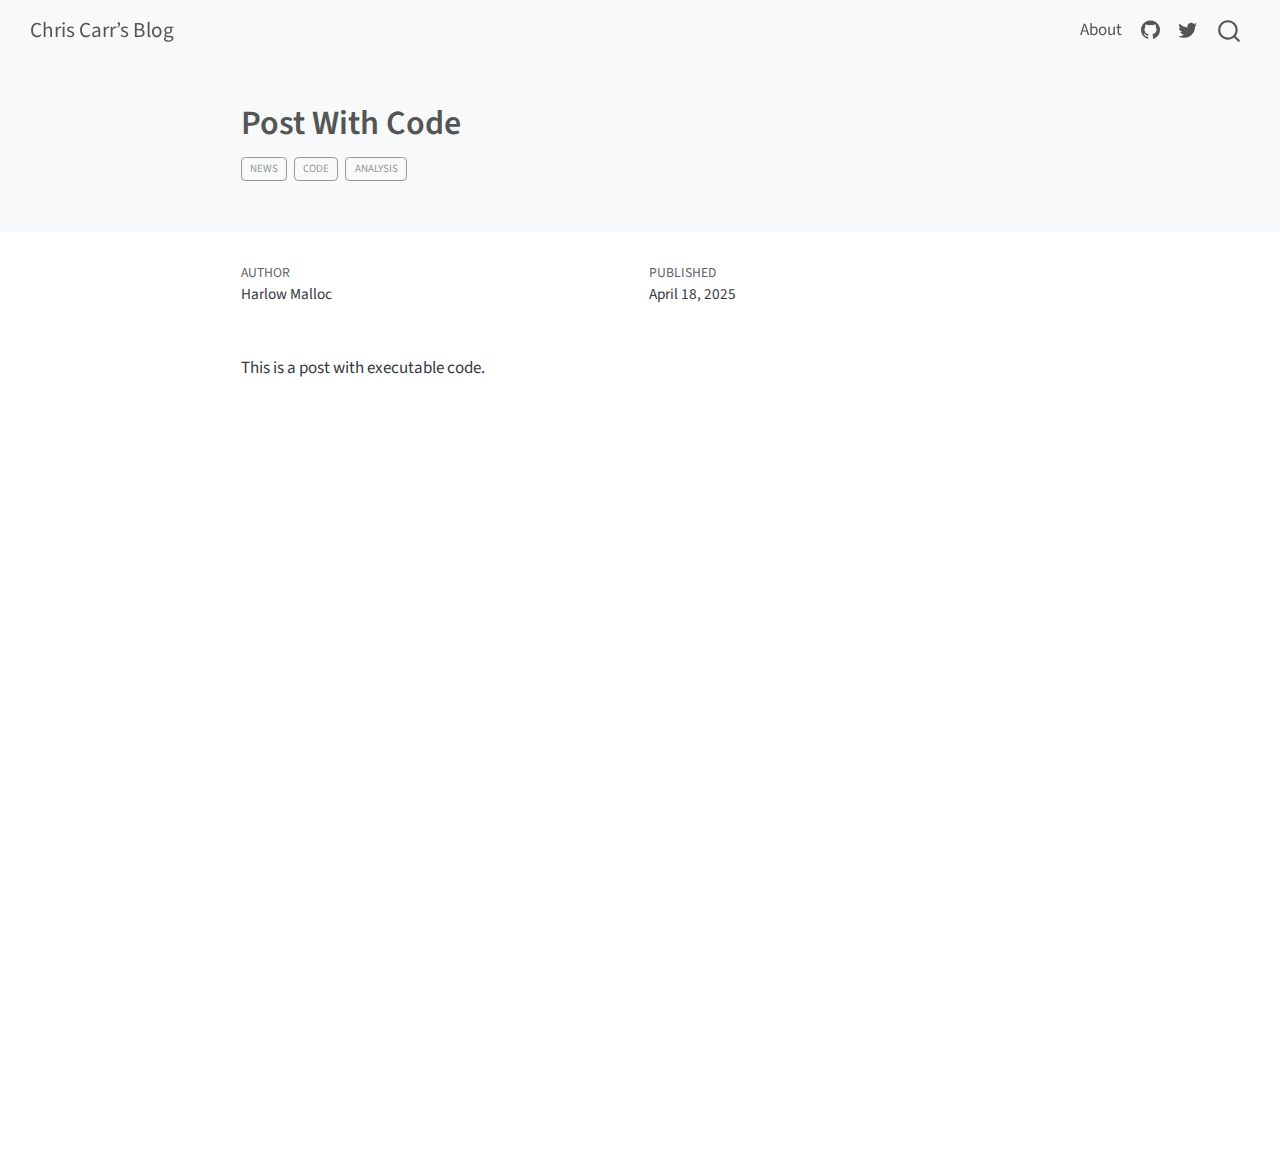
==== docs/posts/post-with-code/index.html @ ecacb767 "Publish site to docs/" ====
<!DOCTYPE html>
<html xmlns="http://www.w3.org/1999/xhtml" lang="en" xml:lang="en"><head>

<meta charset="utf-8">
<meta name="generator" content="quarto-1.7.26">

<meta name="viewport" content="width=device-width, initial-scale=1.0, user-scalable=yes">

<meta name="author" content="Harlow Malloc">
<meta name="dcterms.date" content="2025-04-18">

<title>Post With Code – Chris Carr’s Blog</title>
<style>
code{white-space: pre-wrap;}
span.smallcaps{font-variant: small-caps;}
div.columns{display: flex; gap: min(4vw, 1.5em);}
div.column{flex: auto; overflow-x: auto;}
div.hanging-indent{margin-left: 1.5em; text-indent: -1.5em;}
ul.task-list{list-style: none;}
ul.task-list li input[type="checkbox"] {
  width: 0.8em;
  margin: 0 0.8em 0.2em -1em; /* quarto-specific, see https://github.com/quarto-dev/quarto-cli/issues/4556 */ 
  vertical-align: middle;
}
</style>


<script src="../../site_libs/quarto-nav/quarto-nav.js"></script>
<script src="../../site_libs/quarto-nav/headroom.min.js"></script>
<script src="../../site_libs/clipboard/clipboard.min.js"></script>
<script src="../../site_libs/quarto-search/autocomplete.umd.js"></script>
<script src="../../site_libs/quarto-search/fuse.min.js"></script>
<script src="../../site_libs/quarto-search/quarto-search.js"></script>
<meta name="quarto:offset" content="../../">
<script src="../../site_libs/quarto-html/quarto.js" type="module"></script>
<script src="../../site_libs/quarto-html/tabsets/tabsets.js" type="module"></script>
<script src="../../site_libs/quarto-html/popper.min.js"></script>
<script src="../../site_libs/quarto-html/tippy.umd.min.js"></script>
<script src="../../site_libs/quarto-html/anchor.min.js"></script>
<link href="../../site_libs/quarto-html/tippy.css" rel="stylesheet">
<link href="../../site_libs/quarto-html/quarto-syntax-highlighting-53f539a478d6ecd1be31ce9fd30fd81c.css" rel="stylesheet" id="quarto-text-highlighting-styles">
<script src="../../site_libs/bootstrap/bootstrap.min.js"></script>
<link href="../../site_libs/bootstrap/bootstrap-icons.css" rel="stylesheet">
<link href="../../site_libs/bootstrap/bootstrap-bd1ecc9c281362f6594e9ac7759ac44b.min.css" rel="stylesheet" append-hash="true" id="quarto-bootstrap" data-mode="light">
<script id="quarto-search-options" type="application/json">{
  "location": "navbar",
  "copy-button": false,
  "collapse-after": 3,
  "panel-placement": "end",
  "type": "overlay",
  "limit": 50,
  "keyboard-shortcut": [
    "f",
    "/",
    "s"
  ],
  "show-item-context": false,
  "language": {
    "search-no-results-text": "No results",
    "search-matching-documents-text": "matching documents",
    "search-copy-link-title": "Copy link to search",
    "search-hide-matches-text": "Hide additional matches",
    "search-more-match-text": "more match in this document",
    "search-more-matches-text": "more matches in this document",
    "search-clear-button-title": "Clear",
    "search-text-placeholder": "",
    "search-detached-cancel-button-title": "Cancel",
    "search-submit-button-title": "Submit",
    "search-label": "Search"
  }
}</script>


<link rel="stylesheet" href="../../styles.css">
</head>

<body class="nav-fixed fullcontent quarto-light">

<div id="quarto-search-results"></div>
  <header id="quarto-header" class="headroom fixed-top quarto-banner">
    <nav class="navbar navbar-expand-lg " data-bs-theme="dark">
      <div class="navbar-container container-fluid">
      <div class="navbar-brand-container mx-auto">
    <a class="navbar-brand" href="../../index.html">
    <span class="navbar-title">Chris Carr’s Blog</span>
    </a>
  </div>
            <div id="quarto-search" class="" title="Search"></div>
          <button class="navbar-toggler" type="button" data-bs-toggle="collapse" data-bs-target="#navbarCollapse" aria-controls="navbarCollapse" role="menu" aria-expanded="false" aria-label="Toggle navigation" onclick="if (window.quartoToggleHeadroom) { window.quartoToggleHeadroom(); }">
  <span class="navbar-toggler-icon"></span>
</button>
          <div class="collapse navbar-collapse" id="navbarCollapse">
            <ul class="navbar-nav navbar-nav-scroll ms-auto">
  <li class="nav-item">
    <a class="nav-link" href="../../about.html"> 
<span class="menu-text">About</span></a>
  </li>  
  <li class="nav-item compact">
    <a class="nav-link" href="https://github.com/"> <i class="bi bi-github" role="img">
</i> 
<span class="menu-text"></span></a>
  </li>  
  <li class="nav-item compact">
    <a class="nav-link" href="https://twitter.com"> <i class="bi bi-twitter" role="img">
</i> 
<span class="menu-text"></span></a>
  </li>  
</ul>
          </div> <!-- /navcollapse -->
            <div class="quarto-navbar-tools">
</div>
      </div> <!-- /container-fluid -->
    </nav>
</header>
<!-- content -->
<header id="title-block-header" class="quarto-title-block default page-columns page-full">
  <div class="quarto-title-banner page-columns page-full">
    <div class="quarto-title column-body">
      <h1 class="title">Post With Code</h1>
                                <div class="quarto-categories">
                <div class="quarto-category">news</div>
                <div class="quarto-category">code</div>
                <div class="quarto-category">analysis</div>
              </div>
                  </div>
  </div>
    
  
  <div class="quarto-title-meta">

      <div>
      <div class="quarto-title-meta-heading">Author</div>
      <div class="quarto-title-meta-contents">
               <p>Harlow Malloc </p>
            </div>
    </div>
      
      <div>
      <div class="quarto-title-meta-heading">Published</div>
      <div class="quarto-title-meta-contents">
        <p class="date">April 18, 2025</p>
      </div>
    </div>
    
      
    </div>
    
  
  </header><div id="quarto-content" class="quarto-container page-columns page-rows-contents page-layout-article page-navbar">
<!-- sidebar -->
<!-- margin-sidebar -->
    
<!-- main -->
<main class="content quarto-banner-title-block" id="quarto-document-content">





<p>This is a post with executable code.</p>



</main> <!-- /main -->
<script id="quarto-html-after-body" type="application/javascript">
  window.document.addEventListener("DOMContentLoaded", function (event) {
    const icon = "";
    const anchorJS = new window.AnchorJS();
    anchorJS.options = {
      placement: 'right',
      icon: icon
    };
    anchorJS.add('.anchored');
    const isCodeAnnotation = (el) => {
      for (const clz of el.classList) {
        if (clz.startsWith('code-annotation-')) {                     
          return true;
        }
      }
      return false;
    }
    const onCopySuccess = function(e) {
      // button target
      const button = e.trigger;
      // don't keep focus
      button.blur();
      // flash "checked"
      button.classList.add('code-copy-button-checked');
      var currentTitle = button.getAttribute("title");
      button.setAttribute("title", "Copied!");
      let tooltip;
      if (window.bootstrap) {
        button.setAttribute("data-bs-toggle", "tooltip");
        button.setAttribute("data-bs-placement", "left");
        button.setAttribute("data-bs-title", "Copied!");
        tooltip = new bootstrap.Tooltip(button, 
          { trigger: "manual", 
            customClass: "code-copy-button-tooltip",
            offset: [0, -8]});
        tooltip.show();    
      }
      setTimeout(function() {
        if (tooltip) {
          tooltip.hide();
          button.removeAttribute("data-bs-title");
          button.removeAttribute("data-bs-toggle");
          button.removeAttribute("data-bs-placement");
        }
        button.setAttribute("title", currentTitle);
        button.classList.remove('code-copy-button-checked');
      }, 1000);
      // clear code selection
      e.clearSelection();
    }
    const getTextToCopy = function(trigger) {
        const codeEl = trigger.previousElementSibling.cloneNode(true);
        for (const childEl of codeEl.children) {
          if (isCodeAnnotation(childEl)) {
            childEl.remove();
          }
        }
        return codeEl.innerText;
    }
    const clipboard = new window.ClipboardJS('.code-copy-button:not([data-in-quarto-modal])', {
      text: getTextToCopy
    });
    clipboard.on('success', onCopySuccess);
    if (window.document.getElementById('quarto-embedded-source-code-modal')) {
      const clipboardModal = new window.ClipboardJS('.code-copy-button[data-in-quarto-modal]', {
        text: getTextToCopy,
        container: window.document.getElementById('quarto-embedded-source-code-modal')
      });
      clipboardModal.on('success', onCopySuccess);
    }
      var localhostRegex = new RegExp(/^(?:http|https):\/\/localhost\:?[0-9]*\//);
      var mailtoRegex = new RegExp(/^mailto:/);
        var filterRegex = new RegExp('/' + window.location.host + '/');
      var isInternal = (href) => {
          return filterRegex.test(href) || localhostRegex.test(href) || mailtoRegex.test(href);
      }
      // Inspect non-navigation links and adorn them if external
     var links = window.document.querySelectorAll('a[href]:not(.nav-link):not(.navbar-brand):not(.toc-action):not(.sidebar-link):not(.sidebar-item-toggle):not(.pagination-link):not(.no-external):not([aria-hidden]):not(.dropdown-item):not(.quarto-navigation-tool):not(.about-link)');
      for (var i=0; i<links.length; i++) {
        const link = links[i];
        if (!isInternal(link.href)) {
          // undo the damage that might have been done by quarto-nav.js in the case of
          // links that we want to consider external
          if (link.dataset.originalHref !== undefined) {
            link.href = link.dataset.originalHref;
          }
        }
      }
    function tippyHover(el, contentFn, onTriggerFn, onUntriggerFn) {
      const config = {
        allowHTML: true,
        maxWidth: 500,
        delay: 100,
        arrow: false,
        appendTo: function(el) {
            return el.parentElement;
        },
        interactive: true,
        interactiveBorder: 10,
        theme: 'quarto',
        placement: 'bottom-start',
      };
      if (contentFn) {
        config.content = contentFn;
      }
      if (onTriggerFn) {
        config.onTrigger = onTriggerFn;
      }
      if (onUntriggerFn) {
        config.onUntrigger = onUntriggerFn;
      }
      window.tippy(el, config); 
    }
    const noterefs = window.document.querySelectorAll('a[role="doc-noteref"]');
    for (var i=0; i<noterefs.length; i++) {
      const ref = noterefs[i];
      tippyHover(ref, function() {
        // use id or data attribute instead here
        let href = ref.getAttribute('data-footnote-href') || ref.getAttribute('href');
        try { href = new URL(href).hash; } catch {}
        const id = href.replace(/^#\/?/, "");
        const note = window.document.getElementById(id);
        if (note) {
          return note.innerHTML;
        } else {
          return "";
        }
      });
    }
    const xrefs = window.document.querySelectorAll('a.quarto-xref');
    const processXRef = (id, note) => {
      // Strip column container classes
      const stripColumnClz = (el) => {
        el.classList.remove("page-full", "page-columns");
        if (el.children) {
          for (const child of el.children) {
            stripColumnClz(child);
          }
        }
      }
      stripColumnClz(note)
      if (id === null || id.startsWith('sec-')) {
        // Special case sections, only their first couple elements
        const container = document.createElement("div");
        if (note.children && note.children.length > 2) {
          container.appendChild(note.children[0].cloneNode(true));
          for (let i = 1; i < note.children.length; i++) {
            const child = note.children[i];
            if (child.tagName === "P" && child.innerText === "") {
              continue;
            } else {
              container.appendChild(child.cloneNode(true));
              break;
            }
          }
          if (window.Quarto?.typesetMath) {
            window.Quarto.typesetMath(container);
          }
          return container.innerHTML
        } else {
          if (window.Quarto?.typesetMath) {
            window.Quarto.typesetMath(note);
          }
          return note.innerHTML;
        }
      } else {
        // Remove any anchor links if they are present
        const anchorLink = note.querySelector('a.anchorjs-link');
        if (anchorLink) {
          anchorLink.remove();
        }
        if (window.Quarto?.typesetMath) {
          window.Quarto.typesetMath(note);
        }
        if (note.classList.contains("callout")) {
          return note.outerHTML;
        } else {
          return note.innerHTML;
        }
      }
    }
    for (var i=0; i<xrefs.length; i++) {
      const xref = xrefs[i];
      tippyHover(xref, undefined, function(instance) {
        instance.disable();
        let url = xref.getAttribute('href');
        let hash = undefined; 
        if (url.startsWith('#')) {
          hash = url;
        } else {
          try { hash = new URL(url).hash; } catch {}
        }
        if (hash) {
          const id = hash.replace(/^#\/?/, "");
          const note = window.document.getElementById(id);
          if (note !== null) {
            try {
              const html = processXRef(id, note.cloneNode(true));
              instance.setContent(html);
            } finally {
              instance.enable();
              instance.show();
            }
          } else {
            // See if we can fetch this
            fetch(url.split('#')[0])
            .then(res => res.text())
            .then(html => {
              const parser = new DOMParser();
              const htmlDoc = parser.parseFromString(html, "text/html");
              const note = htmlDoc.getElementById(id);
              if (note !== null) {
                const html = processXRef(id, note);
                instance.setContent(html);
              } 
            }).finally(() => {
              instance.enable();
              instance.show();
            });
          }
        } else {
          // See if we can fetch a full url (with no hash to target)
          // This is a special case and we should probably do some content thinning / targeting
          fetch(url)
          .then(res => res.text())
          .then(html => {
            const parser = new DOMParser();
            const htmlDoc = parser.parseFromString(html, "text/html");
            const note = htmlDoc.querySelector('main.content');
            if (note !== null) {
              // This should only happen for chapter cross references
              // (since there is no id in the URL)
              // remove the first header
              if (note.children.length > 0 && note.children[0].tagName === "HEADER") {
                note.children[0].remove();
              }
              const html = processXRef(null, note);
              instance.setContent(html);
            } 
          }).finally(() => {
            instance.enable();
            instance.show();
          });
        }
      }, function(instance) {
      });
    }
        let selectedAnnoteEl;
        const selectorForAnnotation = ( cell, annotation) => {
          let cellAttr = 'data-code-cell="' + cell + '"';
          let lineAttr = 'data-code-annotation="' +  annotation + '"';
          const selector = 'span[' + cellAttr + '][' + lineAttr + ']';
          return selector;
        }
        const selectCodeLines = (annoteEl) => {
          const doc = window.document;
          const targetCell = annoteEl.getAttribute("data-target-cell");
          const targetAnnotation = annoteEl.getAttribute("data-target-annotation");
          const annoteSpan = window.document.querySelector(selectorForAnnotation(targetCell, targetAnnotation));
          const lines = annoteSpan.getAttribute("data-code-lines").split(",");
          const lineIds = lines.map((line) => {
            return targetCell + "-" + line;
          })
          let top = null;
          let height = null;
          let parent = null;
          if (lineIds.length > 0) {
              //compute the position of the single el (top and bottom and make a div)
              const el = window.document.getElementById(lineIds[0]);
              top = el.offsetTop;
              height = el.offsetHeight;
              parent = el.parentElement.parentElement;
            if (lineIds.length > 1) {
              const lastEl = window.document.getElementById(lineIds[lineIds.length - 1]);
              const bottom = lastEl.offsetTop + lastEl.offsetHeight;
              height = bottom - top;
            }
            if (top !== null && height !== null && parent !== null) {
              // cook up a div (if necessary) and position it 
              let div = window.document.getElementById("code-annotation-line-highlight");
              if (div === null) {
                div = window.document.createElement("div");
                div.setAttribute("id", "code-annotation-line-highlight");
                div.style.position = 'absolute';
                parent.appendChild(div);
              }
              div.style.top = top - 2 + "px";
              div.style.height = height + 4 + "px";
              div.style.left = 0;
              let gutterDiv = window.document.getElementById("code-annotation-line-highlight-gutter");
              if (gutterDiv === null) {
                gutterDiv = window.document.createElement("div");
                gutterDiv.setAttribute("id", "code-annotation-line-highlight-gutter");
                gutterDiv.style.position = 'absolute';
                const codeCell = window.document.getElementById(targetCell);
                const gutter = codeCell.querySelector('.code-annotation-gutter');
                gutter.appendChild(gutterDiv);
              }
              gutterDiv.style.top = top - 2 + "px";
              gutterDiv.style.height = height + 4 + "px";
            }
            selectedAnnoteEl = annoteEl;
          }
        };
        const unselectCodeLines = () => {
          const elementsIds = ["code-annotation-line-highlight", "code-annotation-line-highlight-gutter"];
          elementsIds.forEach((elId) => {
            const div = window.document.getElementById(elId);
            if (div) {
              div.remove();
            }
          });
          selectedAnnoteEl = undefined;
        };
          // Handle positioning of the toggle
      window.addEventListener(
        "resize",
        throttle(() => {
          elRect = undefined;
          if (selectedAnnoteEl) {
            selectCodeLines(selectedAnnoteEl);
          }
        }, 10)
      );
      function throttle(fn, ms) {
      let throttle = false;
      let timer;
        return (...args) => {
          if(!throttle) { // first call gets through
              fn.apply(this, args);
              throttle = true;
          } else { // all the others get throttled
              if(timer) clearTimeout(timer); // cancel #2
              timer = setTimeout(() => {
                fn.apply(this, args);
                timer = throttle = false;
              }, ms);
          }
        };
      }
        // Attach click handler to the DT
        const annoteDls = window.document.querySelectorAll('dt[data-target-cell]');
        for (const annoteDlNode of annoteDls) {
          annoteDlNode.addEventListener('click', (event) => {
            const clickedEl = event.target;
            if (clickedEl !== selectedAnnoteEl) {
              unselectCodeLines();
              const activeEl = window.document.querySelector('dt[data-target-cell].code-annotation-active');
              if (activeEl) {
                activeEl.classList.remove('code-annotation-active');
              }
              selectCodeLines(clickedEl);
              clickedEl.classList.add('code-annotation-active');
            } else {
              // Unselect the line
              unselectCodeLines();
              clickedEl.classList.remove('code-annotation-active');
            }
          });
        }
    const findCites = (el) => {
      const parentEl = el.parentElement;
      if (parentEl) {
        const cites = parentEl.dataset.cites;
        if (cites) {
          return {
            el,
            cites: cites.split(' ')
          };
        } else {
          return findCites(el.parentElement)
        }
      } else {
        return undefined;
      }
    };
    var bibliorefs = window.document.querySelectorAll('a[role="doc-biblioref"]');
    for (var i=0; i<bibliorefs.length; i++) {
      const ref = bibliorefs[i];
      const citeInfo = findCites(ref);
      if (citeInfo) {
        tippyHover(citeInfo.el, function() {
          var popup = window.document.createElement('div');
          citeInfo.cites.forEach(function(cite) {
            var citeDiv = window.document.createElement('div');
            citeDiv.classList.add('hanging-indent');
            citeDiv.classList.add('csl-entry');
            var biblioDiv = window.document.getElementById('ref-' + cite);
            if (biblioDiv) {
              citeDiv.innerHTML = biblioDiv.innerHTML;
            }
            popup.appendChild(citeDiv);
          });
          return popup.innerHTML;
        });
      }
    }
  });
  </script>
</div> <!-- /content -->




</body></html>
---- docs/site_libs/quarto-html/tippy.css ----
.tippy-box[data-animation=fade][data-state=hidden]{opacity:0}[data-tippy-root]{max-width:calc(100vw - 10px)}.tippy-box{position:relative;background-color:#333;color:#fff;border-radius:4px;font-size:14px;line-height:1.4;white-space:normal;outline:0;transition-property:transform,visibility,opacity}.tippy-box[data-placement^=top]>.tippy-arrow{bottom:0}.tippy-box[data-placement^=top]>.tippy-arrow:before{bottom:-7px;left:0;border-width:8px 8px 0;border-top-color:initial;transform-origin:center top}.tippy-box[data-placement^=bottom]>.tippy-arrow{top:0}.tippy-box[data-placement^=bottom]>.tippy-arrow:before{top:-7px;left:0;border-width:0 8px 8px;border-bottom-color:initial;transform-origin:center bottom}.tippy-box[data-placement^=left]>.tippy-arrow{right:0}.tippy-box[data-placement^=left]>.tippy-arrow:before{border-width:8px 0 8px 8px;border-left-color:initial;right:-7px;transform-origin:center left}.tippy-box[data-placement^=right]>.tippy-arrow{left:0}.tippy-box[data-placement^=right]>.tippy-arrow:before{left:-7px;border-width:8px 8px 8px 0;border-right-color:initial;transform-origin:center right}.tippy-box[data-inertia][data-state=visible]{transition-timing-function:cubic-bezier(.54,1.5,.38,1.11)}.tippy-arrow{width:16px;height:16px;color:#333}.tippy-arrow:before{content:"";position:absolute;border-color:transparent;border-style:solid}.tippy-content{position:relative;padding:5px 9px;z-index:1}
---- docs/site_libs/quarto-html/quarto-syntax-highlighting-53f539a478d6ecd1be31ce9fd30fd81c.css ----
/* quarto syntax highlight colors */
:root {
  --quarto-hl-ot-color: #003B4F;
  --quarto-hl-at-color: #657422;
  --quarto-hl-ss-color: #20794D;
  --quarto-hl-an-color: #5E5E5E;
  --quarto-hl-fu-color: #4758AB;
  --quarto-hl-st-color: #20794D;
  --quarto-hl-cf-color: #003B4F;
  --quarto-hl-op-color: #5E5E5E;
  --quarto-hl-er-color: #AD0000;
  --quarto-hl-bn-color: #AD0000;
  --quarto-hl-al-color: #AD0000;
  --quarto-hl-va-color: #111111;
  --quarto-hl-bu-color: inherit;
  --quarto-hl-ex-color: inherit;
  --quarto-hl-pp-color: #AD0000;
  --quarto-hl-in-color: #5E5E5E;
  --quarto-hl-vs-color: #20794D;
  --quarto-hl-wa-color: #5E5E5E;
  --quarto-hl-do-color: #5E5E5E;
  --quarto-hl-im-color: #00769E;
  --quarto-hl-ch-color: #20794D;
  --quarto-hl-dt-color: #AD0000;
  --quarto-hl-fl-color: #AD0000;
  --quarto-hl-co-color: #5E5E5E;
  --quarto-hl-cv-color: #5E5E5E;
  --quarto-hl-cn-color: #8f5902;
  --quarto-hl-sc-color: #5E5E5E;
  --quarto-hl-dv-color: #AD0000;
  --quarto-hl-kw-color: #003B4F;
}

/* other quarto variables */
:root {
  --quarto-font-monospace: SFMono-Regular, Menlo, Monaco, Consolas, "Liberation Mono", "Courier New", monospace;
}

/* syntax highlight based on Pandoc's rules */
pre > code.sourceCode > span {
  color: #003B4F;
}

code.sourceCode > span {
  color: #003B4F;
}

div.sourceCode,
div.sourceCode pre.sourceCode {
  color: #003B4F;
}

/* Normal */
code span {
  color: #003B4F;
}

/* Alert */
code span.al {
  color: #AD0000;
  font-style: inherit;
}

/* Annotation */
code span.an {
  color: #5E5E5E;
  font-style: inherit;
}

/* Attribute */
code span.at {
  color: #657422;
  font-style: inherit;
}

/* BaseN */
code span.bn {
  color: #AD0000;
  font-style: inherit;
}

/* BuiltIn */
code span.bu {
  font-style: inherit;
}

/* ControlFlow */
code span.cf {
  color: #003B4F;
  font-weight: bold;
  font-style: inherit;
}

/* Char */
code span.ch {
  color: #20794D;
  font-style: inherit;
}

/* Constant */
code span.cn {
  color: #8f5902;
  font-style: inherit;
}

/* Comment */
code span.co {
  color: #5E5E5E;
  font-style: inherit;
}

/* CommentVar */
code span.cv {
  color: #5E5E5E;
  font-style: italic;
}

/* Documentation */
code span.do {
  color: #5E5E5E;
  font-style: italic;
}

/* DataType */
code span.dt {
  color: #AD0000;
  font-style: inherit;
}

/* DecVal */
code span.dv {
  color: #AD0000;
  font-style: inherit;
}

/* Error */
code span.er {
  color: #AD0000;
  font-style: inherit;
}

/* Extension */
code span.ex {
  font-style: inherit;
}

/* Float */
code span.fl {
  color: #AD0000;
  font-style: inherit;
}

/* Function */
code span.fu {
  color: #4758AB;
  font-style: inherit;
}

/* Import */
code span.im {
  color: #00769E;
  font-style: inherit;
}

/* Information */
code span.in {
  color: #5E5E5E;
  font-style: inherit;
}

/* Keyword */
code span.kw {
  color: #003B4F;
  font-weight: bold;
  font-style: inherit;
}

/* Operator */
code span.op {
  color: #5E5E5E;
  font-style: inherit;
}

/* Other */
code span.ot {
  color: #003B4F;
  font-style: inherit;
}

/* Preprocessor */
code span.pp {
  color: #AD0000;
  font-style: inherit;
}

/* SpecialChar */
code span.sc {
  color: #5E5E5E;
  font-style: inherit;
}

/* SpecialString */
code span.ss {
  color: #20794D;
  font-style: inherit;
}

/* String */
code span.st {
  color: #20794D;
  font-style: inherit;
}

/* Variable */
code span.va {
  color: #111111;
  font-style: inherit;
}

/* VerbatimString */
code span.vs {
  color: #20794D;
  font-style: inherit;
}

/* Warning */
code span.wa {
  color: #5E5E5E;
  font-style: italic;
}

.prevent-inlining {
  content: "</";
}

/*# sourceMappingURL=e773f2f89ab5f3a36531a9dadf45ed43.css.map */
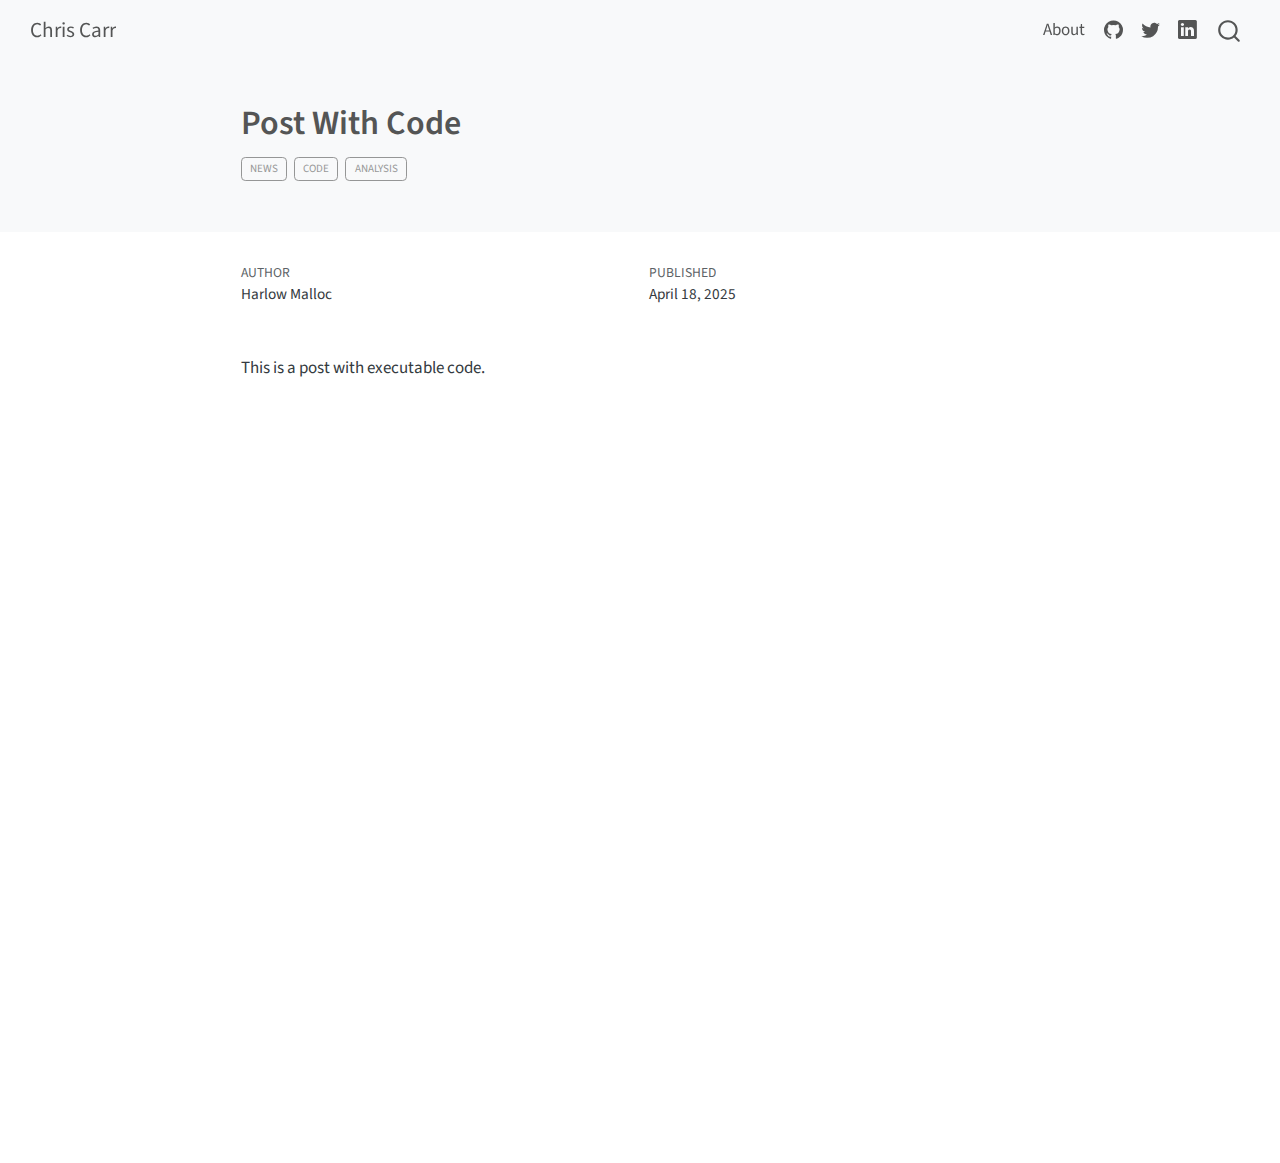
==== commit 0133aa91: "Add requirements.txt" ====
--- a/docs/posts/post-with-code/index.html
+++ b/docs/posts/post-with-code/index.html
@@ -9,7 +9,7 @@
 <meta name="author" content="Harlow Malloc">
 <meta name="dcterms.date" content="2025-04-18">
 
-<title>Post With Code – Chris Carr’s Blog</title>
+<title>Post With Code – Chris Carr</title>
 <style>
 code{white-space: pre-wrap;}
 span.smallcaps{font-variant: small-caps;}
@@ -82,7 +82,7 @@
       <div class="navbar-container container-fluid">
       <div class="navbar-brand-container mx-auto">
     <a class="navbar-brand" href="../../index.html">
-    <span class="navbar-title">Chris Carr’s Blog</span>
+    <span class="navbar-title">Chris Carr</span>
     </a>
   </div>
             <div id="quarto-search" class="" title="Search"></div>
@@ -96,12 +96,17 @@
 <span class="menu-text">About</span></a>
   </li>  
   <li class="nav-item compact">
-    <a class="nav-link" href="https://github.com/"> <i class="bi bi-github" role="img">
+    <a class="nav-link" href="https://github.com/chrisdavidcarr"> <i class="bi bi-github" role="img">
 </i> 
 <span class="menu-text"></span></a>
   </li>  
   <li class="nav-item compact">
-    <a class="nav-link" href="https://twitter.com"> <i class="bi bi-twitter" role="img">
+    <a class="nav-link" href="https://twitter.com/chrisdavidcarr"> <i class="bi bi-twitter" role="img">
+</i> 
+<span class="menu-text"></span></a>
+  </li>  
+  <li class="nav-item compact">
+    <a class="nav-link" href="https://linkedin.com/in/chrisdavidcarr"> <i class="bi bi-linkedin" role="img">
 </i> 
 <span class="menu-text"></span></a>
   </li>  
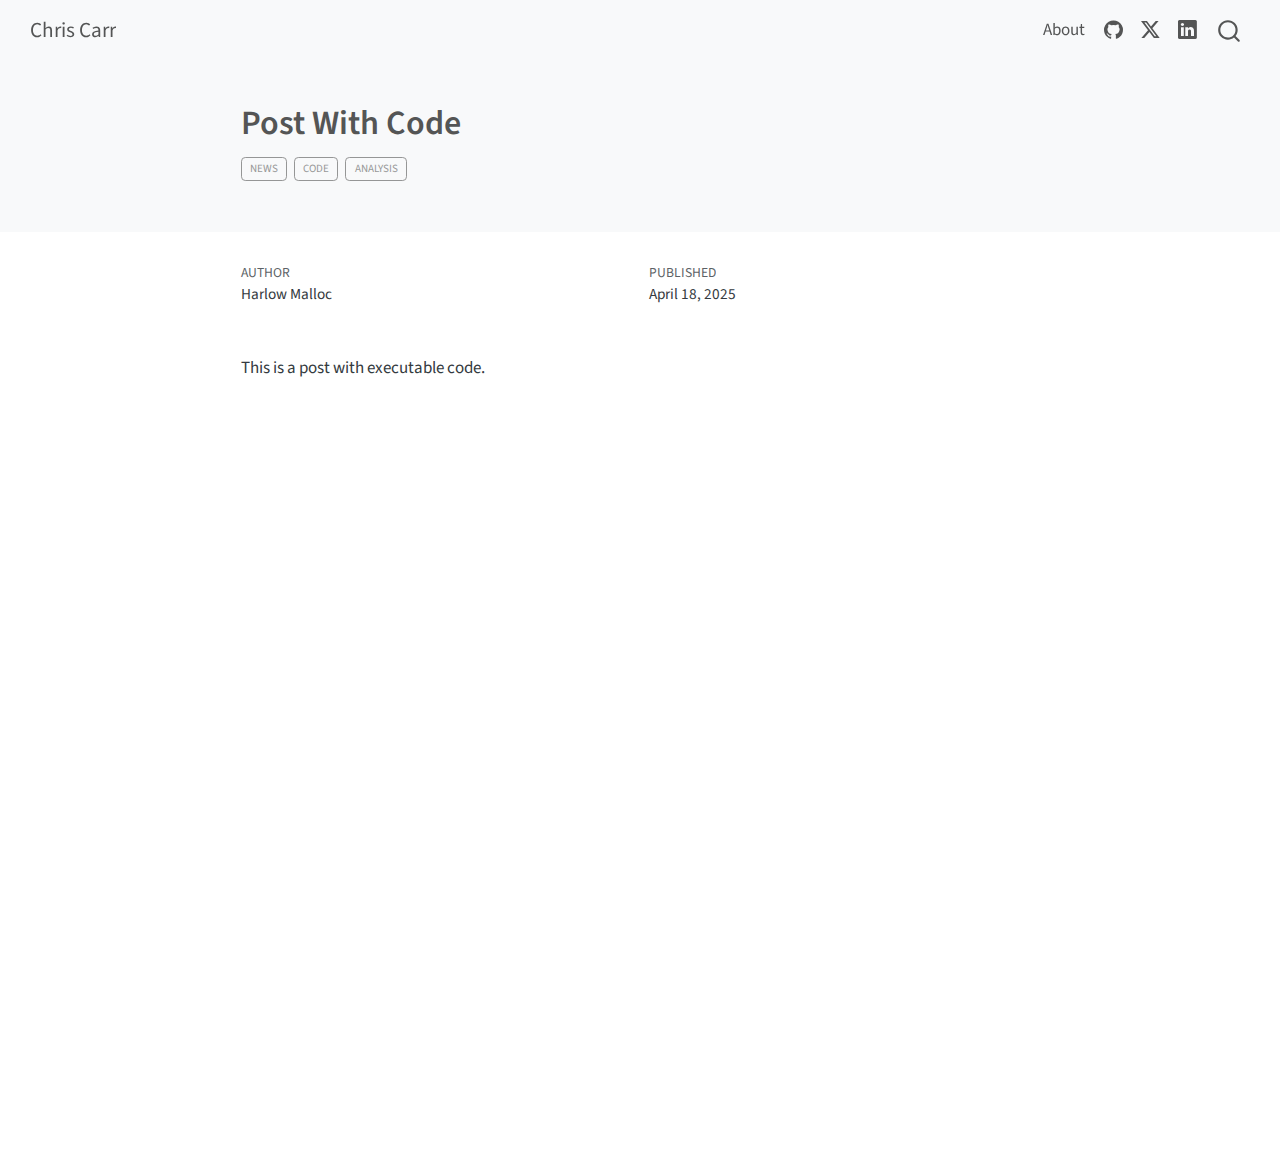
==== commit d155e0e2: "Update social links/" ====
--- a/docs/posts/post-with-code/index.html
+++ b/docs/posts/post-with-code/index.html
@@ -101,7 +101,7 @@
 <span class="menu-text"></span></a>
   </li>  
   <li class="nav-item compact">
-    <a class="nav-link" href="https://twitter.com/chrisdavidcarr"> <i class="bi bi-twitter" role="img">
+    <a class="nav-link" href="https://x.com/chrisdavidcarr"> <i class="bi bi-twitter-x" role="img">
 </i> 
 <span class="menu-text"></span></a>
   </li>  
